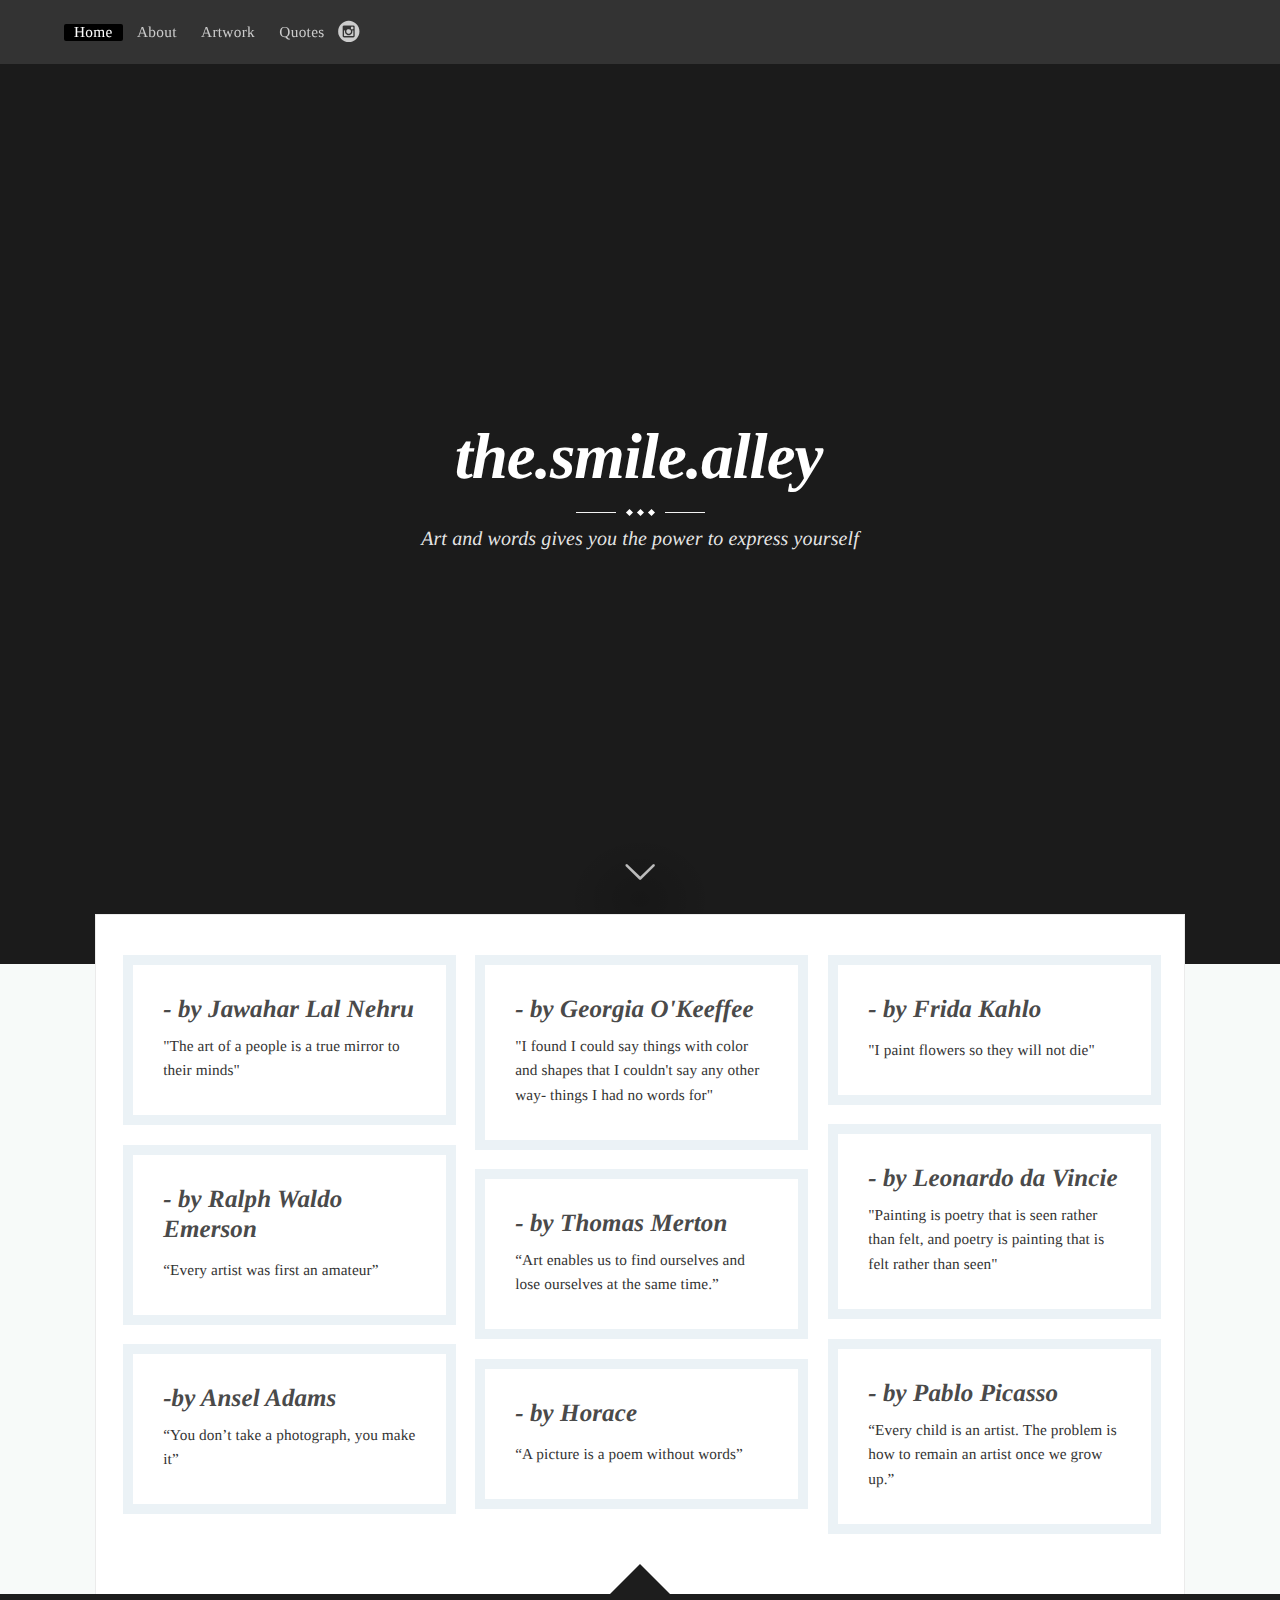
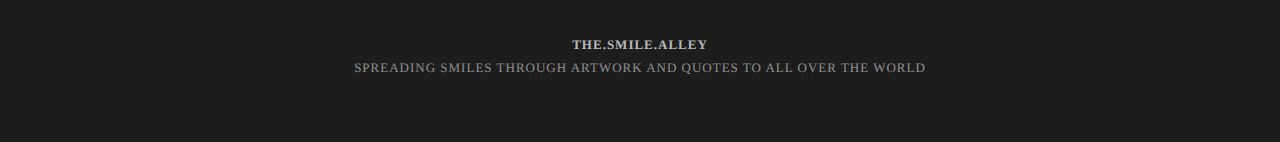
==== stylesheet/index.html @ f868f46c "Add files via upload" ====
<!DOCTYPE html>
<html lang="en">
<head>
<meta charset="utf-8"/>
<meta http-equiv="X-UA-Compatible" content="IE=edge"/>
<title>the.smile.alley</title>
<meta name="description" content="Thoughts, reviews and ideas since 1999."/>
<meta name="viewport" content="width=device-width, initial-scale=1.0"/>
<link rel="shortcut icon" href="#">
<link rel="stylesheet" type="text/css" href="../stylesheet/css/screen.css"/>
<!--<link rel="stylesheet" type="text/css" href="https://fonts.googleapis.com/css?family=Roboto:400,300italic,300,400italic,700,700italic|Playfair+Display:400,700,400italic,700italic"/>-->
</head>
<body class="home-template">
<div class="site-wrapper">
	<nav class="main-nav overlay clearfix">
	<!--<a class="blog-logo" href="index.html"><img src="../stylesheet/images/mee.jpg" alt="Fashion Critiques" width="10px" height="10px"/></a>-->
	<ul id="menu">
		<li class="nav-home nav-current" role="presentation"><a class="active" href="index.html">Home</a></li>
		<li class="nav-article-example" role="presentation"><a href="article.html">About</a></li>
		<li class="nav-about-us" role="presentation"><a href="about.html">Artwork</a></li>
		<li class="nav-author-page" role="presentation"><a href="author.html">Quotes</a></li>
		<span class="socialheader">
		<a href="https://instagram.com/the.smile.alley"><span class='symbol'>circleinstagram</span></a>
		
		</span>
	</ul>
	</nav>
	<header class="main-header " style="background-image: url(../stylesheet/images/ho.jpg)">
	<div class="vertical">
		<div class="main-header-content inner">
			<h1 class="page-title">the.smile.alley</h1>
			<div class="entry-title-divider">
				<span></span><span></span><span></span>
			</div>
			<h2 class="page-description">Art and words gives you the power to express yourself</h2>
		</div>
	</div>
	<a class="scroll-down icon-arrow-left" href="#content" data-offset="-45"><span class="hidden">Scroll Down</span></a>
	</header>
	<main id="content" class="content">
	<div class="wraps">
		<!--<img src="assets/img/shadow.png" class="wrapshadow">--> 
		<div class="grid">
			<div class="grid-item">
				<article class="post">
				<div class="wrapgriditem">
					<header class="post-header">
					<h2 class="post-title"><a href="article.html">- by Jawahar Lal Nehru</a></h2>
					</header>
					<section class="post-excerpt">
					<p>"The art of a people is a true mirror to their minds"</p>
					</section>
					
				</div>
				</article>
			</div>
			<div class="grid-item">
				<article class="post tag-romance">
				
				<div class="wrapgriditem">
					<header class="post-header">
					<h2 class="post-title"><a href="article.html">- by Georgia O'Keeffee</a></h2>
					</header>
					<section class="post-excerpt">
					<p>
						 "I found I could say things with color and shapes that I couldn't say any other way-  things I had no words for"
					</p>
					</section>
				</div>
				</article>
			</div>
			<div class="grid-item">
				<article class="post">
				<div class="wrapgriditem">
					<header class="post-header">
					<h2 class="post-title"><a href="article.html">- by Frida Kahlo</a></h2>
					</header>
					<section class="post-excerpt">
					<p>
						"I paint flowers so they will not die"
					</p>
					</section>
				
				</div>
				</article>
			</div>
			<div class="grid-item">
				<article class="post tag-romance">
				
				<div class="wrapgriditem">
					<header class="post-header">
					<h2 class="post-title"><a href="article.html">-  by Leonardo da Vincie</a></h2>
					</header>
					<section class="post-excerpt">
					<p>
						"Painting is poetry that is seen rather than felt, and poetry is painting that is felt rather than seen"
					</p>
					</section>
					
				</div>
				</article>
			</div>
			<div class="grid-item">
				<article class="post tag-romance featured">
	
				<div class="wrapgriditem">
					<header class="post-header">
					<h2 class="post-title"><a href="article.html">- by Ralph Waldo Emerson</a></h2>
					</header>
					<section class="post-excerpt">
					<p>
						“Every artist was first an amateur”</p>
					</section>
					
				</div>
				</article>
			</div>
			<div class="grid-item">
				<article class="post">
				
				<div class="wrapgriditem">
					<header class="post-header">
					<h2 class="post-title"><a href="article.html">- by Thomas Merton</a></h2>
					</header>
					<section class="post-excerpt">
					<p>
						“Art enables us to find ourselves and lose ourselves at the same time.”
					</p>
					</section>
					
				</div>
				</article>
			</div>
			<div class="grid-item">
				<article class="post tag-romance">
				
				<div class="wrapgriditem">
					<header class="post-header">
					<h2 class="post-title"><a href="article.html">- by Pablo Picasso</a></h2>
					</header>
					<section class="post-excerpt">
					<p>
						“Every child is an artist. The problem is how to remain an artist once we grow up.”
					</p>
					</section>
					
				</div>
				</article>
			</div>
			<div class="grid-item">
				<article class="post featured">
				
				<div class="wrapgriditem">
					<header class="post-header">
					<h2 class="post-title"><a href="article.html">-by Ansel Adams</a></h2>
					</header>
					<section class="post-excerpt">
					<p>
						“You don’t take a photograph, you make it”
					</p>
					</section>
					
				</div>
				</article>
			</div>
			<div class="grid-item">
				<article class="post">
				<div class="wrapgriditem">
					<header class="post-header">
					<h2 class="post-title"><a href="article.html">- by Horace</a></h2>
					</header>
					<section class="post-excerpt">
					<p>
						
						“A picture is a poem without words”
					</p>
					</section>
					
				</div>
				</article>
			</div>
		</div>
		
	</div>
	</main>
	<footer class="site-footer clearfix">
	<a href="#top" id="back-to-top" class="back-top"></a>
	<div class="text-center">
		<a href="index.html">the.smile.alley</a> <br/>
		<p>Spreading smiles through artwork and quotes to all over the world</p>
	</div>
	</footer>
</div>
<script  src="https://code.jquery.com/jquery-1.11.3.min.js"></script>
<script  src="../stylesheet/js/masonry.min.js"></script>
<script  src="../stylesheet/js/jquery.fitvids.js"></script>
<script  src="../stylesheet/js/index.js"></script>

</body>
</html>
---- stylesheet/css/screen.css ----
/* 
Nectaria - FREE HTML TEMPLATE BY WOWTHEMES.NET
Version: 1.0.0
Download Link: https://www.wowthemes.net/marketplace/category/free/
*/
body {
	font-family:Roboto;
	overflow-x:hidden;
}
article,aside,details,figcaption,figure,footer,header,hgroup,main,nav,section,summary {
	display:block;
}
audio,canvas,video {
	display:inline-block;
}
audio:not([controls]) {
	display:none;
	height:0;
}
[hidden],template {
	display:none;
}
html {
	font-family:sans-serif;
	-ms-text-size-adjust:100%;
	-webkit-text-size-adjust:100%;
}
.active{
	background-color: #000;
	border-radius: 2px;
}

body {
	margin:0;
}
a {
	background:transparent;
}
a:focus {
	outline:0;
}
a:active,a:hover {
	outline:0;
}
.active{
	color: rgba(255,255,255);

}
h1 {
	font-size:2em;
	margin:0.67em 0;
}
abbr[title] {
	border-bottom:1px dotted;
}
b,strong {
	font-weight:700;
}
dfn {
	font-style:italic;
}
hr {
	-moz-box-sizing:content-box;
	box-sizing:content-box;
	height:0;
}
mark {
	background:#FF0;
	color:#000;
}
code,kbd,pre,samp {
	font-family:monospace,serif;
	font-size:1em;
}
pre {
	white-space:pre-wrap;
}
q {
	quotes:"\201C" "\201D" "\2018" "\2019";
}
small {
	font-size:80%;
}
sub,sup {
	font-size:75%;
	line-height:0;
	position:relative;
	vertical-align:baseline;
}
sup {
	top:-0.5em;
}
sub {
	bottom:-0.25em;
}
img {
	border:0;
	max-width:100%;
}
svg:not(:root) {
	overflow:hidden;
}
figure {
	margin:0;
}
fieldset {
	border:1px solid #c0c0c0;
	margin:0 2px;
	padding:0.35em 0.625em 0.75em;
}
legend {
	border:0;
	padding:0;
}
button,input,select,textarea {
	font-family:inherit;
	font-size:100%;
	margin:0;
}
button,input {
	line-height:normal;
}
button,select {
	text-transform:none;
}
button,html input[type="button"],input[type="reset"],input[type="submit"] {
	-webkit-appearance:button;
	cursor:pointer;
}
button[disabled],html input[disabled] {
	cursor:default;
}
input[type="checkbox"],input[type="radio"] {
	box-sizing:border-box;
	padding:0;
}
input[type="search"] {
	-webkit-appearance:textfield;
	-moz-box-sizing:content-box;
	-webkit-box-sizing:content-box;
	box-sizing:content-box;
}
input[type="search"]::-webkit-search-cancel-button,input[type="search"]::-webkit-search-decoration {
	-webkit-appearance:none;
}
button::-moz-focus-inner,input::-moz-focus-inner {
	border:0;
	padding:0;
}
textarea {
	overflow:auto;
	vertical-align:top;
}
table {
	border-collapse:collapse;
	border-spacing: 0;
}
/* ========================================================================== 1. Icons - Sets up the icon font and respective classes ========================================================================== */
/* Import the font file with the icons in it */
@font-face {
	font-family:"casper-icons";
	src:url("../fonts/casper-icons.eot?v=1");
	src:url("../fonts/casper-icons.eot?v=1#iefix") format("embedded-opentype"),url("../fonts/casper-icons.woff?v=1") format("woff"),url("../fonts/casper-icons.ttf?v=1") format("truetype"),url("../fonts/casper-icons.svg?v=1#icons") format("svg");
	font-weight:normal;
	font-style: normal;
}
/* Apply these base styles to all icons */
[class^="icon-"]:before,[class*=" icon-"]:before {
	font-family:"casper-icons","Open Sans",sans-serif;
	speak:none;
	font-style:normal;
	font-weight:normal;
	font-variant:normal;
	text-transform:none;
	line-height:1;
	text-decoration:none !important;
	-webkit-font-smoothing:antialiased;
	-moz-osx-font-smoothing: grayscale;
}
/* Each icon is created by inserting the correct character into the content of the:before pseudo element. Like a boss. */
.icon-ghost:before {
	content:"\f600";
}
.icon-feed:before {
	content:"\f601";
}
.icon-twitter:before {
	content:"\f602";
	font-size:1.1em;
}
.icon-google-plus:before {
	content:"\f603";
}
.icon-facebook:before {
	content:"\f604";
}
.icon-arrow-left:before {
	content:"\f605";
}
.icon-stats:before {
	content:"\f606";
}
.icon-location:before {
	content:"\f607";
	margin-left:-3px;
	/* Tracking fix */
}
.icon-link:before {
	content:"\f608";
}
.icon-menu:before {
	content: "\f609";
}
/* IMPORTANT:When making any changes to the icon font,be sure to increment the version number by 1 in the @font-face rule. `?v=1` becomes `?v=2` This forces browsers to download the new font file.*/
/* ========================================================================== 2. General - Setting up some base styles ========================================================================== */
html {
	height:100%;
	max-height:100%;
	font-size:62.5%;
	-webkit-tap-highlight-color:rgba(0,0,0,0);
}
body {
	height:100%;
	max-height:100%;
	letter-spacing:0.01rem;
	font-size:1.7rem;
	line-height:1.75em;
	color:#333;
	-webkit-font-feature-settings:'kern' 1;
	-moz-font-feature-settings:'kern' 1;
	-o-font-feature-settings:'kern' 1;
	text-rendering:geometricPrecision;
	font-weight:300;
}
::-moz-selection {
	background:#D6EDFF;
}
::selection {
	background:#D6EDFF;
}
h1,h2,h3,h4,h5,h6 {
	-webkit-font-feature-settings:'dlig' 1,'liga' 1,'lnum' 1,'kern' 1;
	-moz-font-feature-settings:'dlig' 1,'liga' 1,'lnum' 1,'kern' 1;
	-o-font-feature-settings:'dlig' 1,'liga' 1,'lnum' 1,'kern' 1;
	color:#2E2E2E;
	line-height:1.15em;
	margin:0 0 0.4em 0;
	font-family:"Playfair Display";
	text-rendering:geometricPrecision;
}
h1 {
	font-size:5rem;
	letter-spacing:-2px;
	text-indent:-3px;
}
h2 {
	font-size:3.6rem;
}
h3 {
	font-size:3rem;
}
h4 {
	font-size:2.5rem;
}
h5 {
	font-size:2rem;
}
h6 {
	font-size:2rem;
}
a {
	color:#4A4A4A;
	transition:color 0.3s ease;
}
a:hover {
	color:#111;
}
p,ul,ol,dl {
	-webkit-font-feature-settings:'liga' 1,'onum' 1,'kern' 1;
	-moz-font-feature-settings:'liga' 1,'onum' 1,'kern' 1;
	-o-font-feature-settings:'liga' 1,'onum' 1,'kern' 1;
	margin:0 0 1.75em 0;
	text-rendering:geometricPrecision;
	display: inline-block;
}
ol,ul {
	padding-left:3rem;
}
ol ol,ul ul,ul ol,ol ul {
	margin:0 0 0.4em 0;
	padding-left:2em;
}
dl dt {
	float:left;
	width:180px;
	overflow:hidden;
	clear:left;
	text-align:right;
	text-overflow:ellipsis;
	white-space:nowrap;
	font-weight:700;
	margin-bottom:1em;
}
dl dd {
	margin-left:200px;
	margin-bottom:1em
}
li {
	margin:0.4em 0;
}
li li {
	margin:0;
}
hr {
	display:block;
	height:1px;
	border:0;
	border-top:#EFEFEF 1px solid;
	margin:3.2em 0;
	padding:0;
}
blockquote {
	-moz-box-sizing:border-box;
	box-sizing:border-box;
	margin:1.75em 0 1.75em -2.2em;
	padding:0 0 0 1.75em;
	border-left:#4A4A4A 0.4em solid;
}
blockquote p {
	margin:0.8em 0;
	font-style:italic;
}
blockquote small {
	display:inline-block;
	margin:0.8em 0 0.8em 1.5em;
	font-size:0.9em;
	color:#CCC;
}
blockquote small:before {
	content:"\2014 \00A0";
}
blockquote cite {
	font-weight:700;
}
blockquote cite a {
	font-weight:normal;
}
mark {
	background-color:#fdffb6;
}
code,tt {
	padding:1px 3px;
	font-family:Inconsolata,monospace,sans-serif;
	font-size:0.85em;
	white-space:pre-wrap;
	border:#E3EDF3 1px solid;
	background:#F7FAFB;
	border-radius:2px;
}
pre {
	-moz-box-sizing:border-box;
	box-sizing:border-box;
	margin:0 0 1.75em 0;
	border:#E3EDF3 1px solid;
	width:100%;
	padding:10px;
	font-family:Inconsolata,monospace,sans-serif;
	font-size:0.9em;
	white-space:pre;
	overflow:auto;
	background:#F7FAFB;
	border-radius:3px;
}
pre code,pre tt {
	font-size:inherit;
	white-space:pre-wrap;
	background:transparent;
	border:none;
	padding:0;
}
kbd {
	display:inline-block;
	margin-bottom:0.4em;
	padding:1px 8px;
	border:#CCC 1px solid;
	color:#666;
	text-shadow:#FFF 0 1px 0;
	font-size:0.9em;
	font-weight:700;
	background:#F4F4F4;
	border-radius:4px;
	box-shadow:0 1px 0 rgba(0,0,0,0.2),0 1px 0 0 #fff inset;
}
table {
	-moz-box-sizing:border-box;
	box-sizing:border-box;
	margin:1.75em 0;
	width:100%;
	max-width:100%;
	background-color:transparent;
}
table th,table td {
	padding:8px;
	line-height:20px;
	text-align:left;
	vertical-align:top;
	border-top:#EFEFEF 1px solid;
}
table th {
	color:#000;
}
table caption+thead tr:first-child th,table caption+thead tr:first-child td,table colgroup+thead tr:first-child th,table colgroup+thead tr:first-child td,table thead:first-child tr:first-child th,table thead:first-child tr:first-child td {
	border-top:0;
}
table tbody+tbody {
	border-top:#EFEFEF 2px solid;
}
table table table {
	background-color:#FFF;
}
table tbody>tr:nth-child(odd)>td,table tbody>tr:nth-child(odd)>th {
	background-color:#F6F6F6;
}
table.plain tbody>tr:nth-child(odd)>td,table.plain tbody>tr:nth-child(odd)>th {
	background:transparent;
}
iframe,.fluid-width-video-wrapper {
	display:block;
	margin: 1.75em 0;
}
/* When a video is inside the fitvids wrapper,drop themargin on the iframe,cause it breaks stuff. */
.fluid-width-video-wrapper iframe {
	margin: 0;
}
/* ========================================================================== 3. Utilities - These things get used a lot ========================================================================== */
/* Clears shit */
.clearfix:before,.clearfix:after {
	content:" ";
	display:table;
}
.clearfix:after {
	clear:both;
}
.clearfix {
	zoom: 1;
}
/* Hides shit */
.hidden {
	text-indent:-9999px;
	visibility:hidden;
	display: none;
}
/* Creates a responsive wrapper that makes our content scale nicely */
.inner {
	position:relative;
	width:80%;
	max-width:710px;
	margin: 0 auto;
}
/* Centres vertically yo. (IE8+) */
.vertical {
	display:table-cell;
	vertical-align:middle;
	 background: rgba(0,0,0,0.2);
}
/* Wraps the main content & footer */
.site-wrapper {
	position:relative;
	z-index:10;
	min-height:100%;
	background:#fff;
	-webkit-transition:-webkit-transform 0.5s ease;
	transition:transform 0.5s ease;
	margin-top:64px;
}
.home-template .site-wrapper {
}
body.nav-opened .site-wrapper {
	overflow-x:hidden;
	-webkit-transform:translate3D(-240px,0,0);
	-ms-transform:translate3D(-240px,0,0);
	transform:translate3D(-240px,0,0);
	-webkit-transition:-webkit-transform 0.3s ease;
	transition: transform 0.3s ease;
}
/* ========================================================================== 4. General - The main styles for the the theme ========================================================================== */
.content {
	width:85%;
	margin:0px auto;
	background:#fff;
	padding:40px 0px;
	margin-top:-100px;
	position:relative;
	border-left:1px solid rgba(0,0,0,0.08);
	border-right:1px solid rgba(0,0,0,0.08);
	border-top: 1px solid rgba(0,0,0,0.08);
}
/* Big cover image on the home page */
.main-header {
	position:relative;
	display:table;
	width:100%;
	height:100vh;
	margin-bottom:5rem;
	text-align:center;
	background:#222 no-repeat center center;
	background-image:url(../img/default.jpg);
	background-size:cover;
	overflow:hidden;
}
.main-header .inner {
	width:80%;
	margin-top:-64px;
}
.main-header-content.inner h1,.main-header-content.inner .post-meta,.main-header-content.inner .post-meta a {
	color:#fff;
}
.main-nav {
	position:relative;
	padding:5px 5%;
	margin:0 0 0px 0;
}
.main-nav a {
	text-decoration:none;
	font-size:0.9em;
	letter-spacing:0.3px;
	font-weight:400;
	color:#ccc;
	font-family:Playfair Display;
}
.main-nav .nav-current a {
	color:#fff;
}
.main-nav a:hover {
	color: #fff;
}
/* Navigation */
body.nav-opened .nav-cover {
	position:fixed;
	top:0;
	left:0;
	right:240px;
	bottom:0;
	z-index:200;
}
.nav {
	position:fixed;
	top:0;
	right:0;
	bottom:0;
	z-index:5;
	width:240px;
	opacity:0;
	background:#111;
	margin-bottom:0;
	text-align:left;
	overflow-y:auto;
	-webkit-transition:-webkit-transform 0.5s ease,opacity 0.3s ease 0.7s;
	transition:transform 0.5s ease,opacity 0.3s ease 0.7s;
}
body.nav-closed .nav {
	-webkit-transform:translate3D(97px,0,0);
	-ms-transform:translate3D(97px,0,0);
	transform:translate3D(97px,0,0);
}
body.nav-opened .nav {
	opacity:1;
	-webkit-transition:-webkit-transform 0.3s ease,opacity 0s ease 0s;
	transition:transform 0.3s ease,opacity 0s ease 0s;
	-webkit-transform:translate3D(0,0,0);
	-ms-transform:translate3D(0,0,0);
	transform:translate3D(0,0,0);
}
.nav-title {
	position:absolute;
	top:45px;
	left:30px;
	font-size:16px;
	font-weight:100;
	text-transform:uppercase;
	color:#fff;
}
.nav-close {
	position:absolute;
	top:38px;
	right:25px;
	width:20px;
	height:20px;
	padding:0;
	font-size:10px;
}
.nav-close:focus {
	outline:0;
}
.nav-close:before,.nav-close:after {
	content:'';
	position:absolute;
	top:0;
	width:20px;
	height:1px;
	background:rgb(150,150,150);
	top:15px;
	-webkit-transition:background 0.15s ease;
	transition:background 0.15s ease;
}
.nav-close:before {
	-webkit-transform:rotate(45deg);
	-ms-transform:rotate(45deg);
	transform:rotate(45deg);
}
.nav-close:after {
	-webkit-transform:rotate(-45deg);
	-ms-transform:rotate(-45deg);
	transform:rotate(-45deg);
}
.nav-close:hover:before,.nav-close:hover:after {
	background:rgb(255,255,255);
}
.nav ul {
	padding:90px 9% 5%;
	list-style:none;
	counter-reset:item;
}
.nav li:before {
	display:block;
	float:right;
	padding-right:4%;
	padding-left:5px;
	text-align:right;
	font-size:1.2rem;
	vertical-align:bottom;
	color:#B8B8B8;
	content:counter(item,lower-roman);
	counter-increment:item;
}
.nav li {
	margin:0;
}
.nav li a {
	text-decoration:none;
	line-height:1.4;
	font-size:1.4rem;
	display:block;
	padding:0.6rem 4%;
	overflow:hidden;
	white-space:nowrap;
	text-overflow:ellipsis;
}
.nav li a:after {
	display:inline-block;
	content:" .......................................................";
	color:rgba(255,255,255,0.2);
	margin-left:5px;
}
.nav .nav-current:before {
	color:#fff;
}
.nav .nav-current a:after {
	content:" ";
	border-bottom:rgba(255,255,255,0.5) 1px solid;
	width:100%;
	height:1px;
}
.nav a:link,.nav a:visited {
	color:#B8B8B8;
}
.nav li.nav-current a,.nav a:hover,.nav a:active,.nav a:focus {
	color: #fff;
}
.subscribe-button {
	-webkit-box-sizing:border-box;
	-moz-box-sizing:border-box;
	box-sizing:border-box;
	display:none;
	position:absolute;
	bottom:30px;
	left:30px;
	right:30px;
	height:38px;
	padding:0 20px;
	color:#111 !important;
	/* Overides `.nav a:link,.nav a:visited` colour */
	text-align:center;
	font-size:12px;
	font-family:"Open Sans",sans-serif;
	text-transform:uppercase;
	text-decoration:none;
	line-height:35px;
	border-radius:3px;
	background:#fff;
	transition:all ease 0.3s;
}
.subscribe-button:before {
	font-size:9px;
	margin-right: 6px;
}
/* Create a bouncing scroll-down arrow on homepage with cover image */
.scroll-down {
	display:block;
	position:absolute;
	z-index:100;
	bottom:75px;
	left:50%;
	margin-left:-16px;
	width:34px;
	height:34px;
	font-size:34px;
	text-align:center;
	text-decoration:none;
	color:rgba(255,255,255,0.7);
	-webkit-transform:rotate(-90deg);
	-ms-transform:rotate(-90deg);
	transform:rotate(-90deg);
	-webkit-animation:bounce 4s 2s infinite;
	animation: bounce 4s 2s infinite;
}
/* Stop it bouncing and increase contrast when hovered */
.scroll-down:hover {
	color:#fff;
	-webkit-animation:none;
	animation: none;
}
/* Put a semi-opaque radial gradient behind the icon to make it more visible on photos which happen to have a light background. */
.home-template .main-header:after {
	display:block;
	content:" ";
	width:150px;
	height:130px;
	border-radius:100%;
	position:absolute;
	bottom:0;
	left:50%;
	margin-left:-75px;
	background: radial-gradient(ellipse at center,rgba(0,0,0,0.15) 0%,rgba(0,0,0,0) 70%,rgba(0,0,0,0) 100%);
}
/* Hide when there's no cover image or on page2+*/
.no-cover .scroll-down,.no-cover.main-header:after,.archive-template .scroll-down,.archive-template .main-header:after {
	display: none
}
/* Appears in the top left corner of your home page */
.blog-logo {
	display:block;
	float:left;
	background:none !important;
	width:10%;
	height:10%;
	/* Makes sure there is never a background */
	border:none !important;
	/* Makes sure there is never a border */
}
.blog-logo img {
	-webkit-box-sizing:border-box;
	-moz-box-sizing:border-box;
	box-sizing:border-box;
	display:block;
	height:auto;
	padding:0;
	width:auto;
	opacity:1;
	transition:all 0.4s;
}
.blog-logo img:hover {
	opacity:1.0;
	transition:all 0.4s;
}
.menu-button {
	-webkit-box-sizing:border-box;
	-moz-box-sizing:border-box;
	box-sizing:border-box;
	display:inline-block;
	float:right;
	padding:0;
	opacity:1;
	text-align:center;
	font-size:12px;
	text-transform:uppercase;
	white-space:nowrap;
	transition:all 0.5s ease;
}
.menu-button:before {
	font-size:24px;
	font-weight:300;
	position:relative;
	top:14px;
}
.menu-button:hover {
	background:#fff;
}
.menu-button:focus {
	outline: 0;
}
/* When the navigation is closed */
.nav-closed .menu-button {
	color:#333;
	border-color:rgba(255,255,255,0.6);
}
.nav-closed .menu-button:hover {
	color: #222;
}
/* When the navigation is closed and there is no cover image */
.nav-closed .no-cover .menu-button {
	border-color:#BFC8CD;
	color:#9EABB3;
}
.nav-closed .no-cover .menu-button:hover {
	border-color:#555;
	color: #555;
}
/* When the navigation is opened */
.nav-opened .menu-button {
	padding:0 12px;
	background:#111;
	border-color:#111;
	color:#fff;
	-webkit-transform:translate3D(94px,0,0);
	-ms-transform:translate3D(94px,0,0);
	transform:translate3D(94px,0,0);
	transition:all 0.3s ease;
}
.nav-opened .menu-button .word {
	opacity:0;
	transition: all 0.3s ease;
}
/* Special styles when overlaid on an image*/
.main-nav.overlay {
	position:fixed;
	top:0;
	left:0;
	right:0;
	height:54px;
	border:none;
	background:linear-gradient(to bottom,rgba(0,0,0,0.2) 0%,rgba(0,0,0,0) 100%);
	background:rgba(0,0,0,0.8);
	z-index:9;
}
.no-cover .main-nav.overlay {
	background: none;
}
/* The details of your blog. Defined in ghost/settings/ */
.page-title {
	margin:10px 0 0px 0;
	font-size:6.5rem;
	letter-spacing:-1px;
	font-weight:700;
	font-family:"Playfair Display";
	color:#fff;
	font-style:italic;
}
.page-description {
	margin:0;
	font-size:2rem;
	line-height:1.5em;
	font-weight:300;
	font-style:italic;
	letter-spacing:0.01rem;
	color:rgba(255,255,255,0.9);
}
.no-cover.main-header {
	min-height:160px;
	max-height:40vh;
	background:#f5f8fa;
}
.no-cover .page-title {
	color:rgba(0,0,0,0.8);
}
.no-cover .page-description {
	color: rgba(0,0,0,0.5);
}
/* Add subtle load-in animation for content on the home page */
.home-template .page-title {
	-webkit-animation:fade-in 0.6s;
	animation:fade-in 0.6s;
	-webkit-animation-delay:0.2s;
	animation-delay:0.2s;
}
.home-template .page-description {
	-webkit-animation:fade-in-down 0.9s;
	animation:fade-in-down 0.9s;
	-webkit-animation-delay:0.1s;
	animation-delay: 0.1s;
}
/* Every post,on every page,gets this style on its <article>tag */
.post {
	position:relative;
	border-bottom:#EBF2F6 1px solid;
		padding-bottom:30px;
	word-wrap:break-word;

}
.grid{
	background-color: #fff;
	
}

.wraps{
	background-color: #fff;
	
}
.content{
	background-color: #fff;
	
}
.post-content img{
	float: left;
	left: 30%;
}
.grid-item .post {
	position:relative;
	border:#EBF2F6 10px solid;
	word-wrap:break-word;
		margin-bottom:20px;
	 padding-bottom:0;
	 max-width:100%;
	 transition:all 0.4s;
	 background:#fff;
	overflow:hidden;
}
.grid-item .post img {
	margin-bottom:-10px;
}
.wrapgriditem {
	padding:30px;
	position:relative;
	background-color:#fff;
}
.grid-item .post.featured .wrapgriditem {
	background:#fff;
	box-shadow: none;
}
/* Add a little circle in the middle of the border-bottom on our .post just for the lolz and stylepoints. */
.post:after {
	display:block;
	content:"";
	width:0px;
	height:0px;
	border:#E7EEF2 1px solid;
	position:absolute;
	bottom:-5px;
	left:50%;
	margin-left:-5px;
	background:#FFF;
	border-radius:100%;
	box-shadow:#FFF 0 0 0 5px;
}
body:not(.post-template) .post-title {
	font-size:2.5rem;
	font-style:italic;
	line-height:1.2;
}
.post-title a {
	text-decoration:none;
}
.post-excerpt p {
	margin:0;
	font-size:0.9em;
	line-height:1.6em;
}
.read-more {
	text-decoration:none;
}
.post-meta {
	display:block;
	margin:1.75rem 0 0 0;
	font-size:1.6rem;
	font-style:italic;
	line-height:2.2rem;
	color:#9EABB3;
	font-family:Playfair Display;
}
.author-thumb {
	width:24px;
	height:24px;
	float:left;
	margin-right:9px;
	border-radius:100%;
}
.post-meta a {
	color:#9EABB3;
	text-decoration:none;
}
.post-meta a:hover {
	text-decoration:underline;
}
.user-meta {
	position:relative;
	padding:0.3rem 40px 0 100px;
	min-height:77px;
}
.post-date {
	display:inline-block;
	margin-left:8px;
	padding-left:12px;
	border-left:#d5dbde 1px solid;
	white-space:nowrap;
}
.grid-item .post-meta,.grid-item .post-date {
	font-size:1.4rem;
}
.user-image {
	position:absolute;
	top:0;
	left:0;
}
.user-name {
	display:block;
	font-weight:700;
}
.user-bio {
	display:block;
	max-width:440px;
	font-size:1.4rem;
	line-height:1.5em;
}
.publish-meta {
	position:absolute;
	top:0;
	right:0;
	padding:4.3rem 0 4rem 0;
	text-align:right;
}
.publish-heading {
	display:block;
	font-weight:700;
}
.publish-date {
	display:block;
	font-size:1.4rem;
	line-height: 1.5em;
}
/* ========================================================================== 5. Single Post - When you click on an individual post ========================================================================== */
.post-template .post-header {
	margin-bottom:3.4rem;
}
.post-template .post-title {
	margin-bottom:0;
	letter-spacing:-1px;
	font-style:italic;
}
.post-template .post-meta {
	margin:0;
}
.post-template .post-date {
	padding:0;
	margin:0;
	border: none;
}
/* Stop elements,such as img wider than the post content,from creating horizontal scroll - slight hack due to imperfections with browser width % calculations and rounding */
.post-template .content {
	width:80%;
	max-width:900px;
	margin:0px auto;
	margin-top:-100px;
	background:#fff;
	position:relative;
	padding:40px 50px;
	font-weight:300;
	font-family:Roboto;
	overflow:hidden;
}
.site-wrapper {
	background-color:#f7faf9;
}
.sidebar {
	width:25%;
	float:right;
	margin-right:3%;
}
.widget {
	padding:30px;
	background:#f7faf9;
	margin-bottom:30px;
	overflow:hidden;
	font-size:1.5rem;
	font-weight:300;
}
.widget .widget-title {
	text-align:center;
	position:relative;
	text-transform:capitalize;
	margin-bottom:27px;
	margin-top:0;
	clear:both;
}
.widget .widget-title:before {
	background:#ebf1ef;
	content:"";
	position:absolute;
	width:100%;
	height:10px;
	left:0;
	top:50%;
	margin-top:-4px;
}
.widget .widget-title>span {
	position:relative;
	z-index:3;
	display:inline-block;
	padding:0 15px;
	background-color:#f7faf9;
}
h2.widget-title {
	font-size:2rem;
	font-style: italic;
}
/* Tweak the .post wrapper style */
.post-template .post {
	margin-top:0;
	border-bottom:none;
	padding-bottom: 0;
}
/* Kill that stylish little circle that was on the border,too */
.post-template .post:after {
	display: none;
}
/* Keep images centered,and allow images wider than the main text column to break out. */
.post-content img {
	display:inline-block;
	max-width:100%;
	/*float: center;*/
	/*height:auto;
	padding:0.6em 0;*/
	/* Centers an image by (1) pushing its left edge to the center of its container and (2) shifting the entire image in the opposite direction by half its own width. Works for images that are larger than their containers. */
	position:relative;
	left:15%;
	margin: 2%;
	-webkit-transform:translateX(-50%);
	/* for Safari and iOS */
	-ms-transform:translateX(-50%);
	/* for IE9 */
	transform:translateX(-50%);
}
.footnotes {
	font-style:italic;
	font-size:1.3rem;
	line-height:1.6em;
}
.footnotes li {
	margin:0.6rem 0;
}
.footnotes p {
	margin:0;
}
.footnotes p a:last-child {
	text-decoration: none;
}
/* The author credit area after the post */
.post-footer {
	position:relative;
	margin:6rem 0 0 0;
	padding:6rem 0 0 0;
	border-top:#EBF2F6 1px solid;
}
.post-footer h4 {
	font-size:1.8rem;
	margin:0;
}
.post-footer p {
	margin:1rem 0;
	line-height: 1.75em;
}
/* list of author links - location / url */
.author-meta {
	padding:0;
	margin:0;
	list-style:none;
	font-size:1.4rem;
	line-height:1;
	font-style:italic;
	color:#9EABB3;
}
.author-meta a {
	color:#9EABB3;
}
.author-meta a:hover {
	color: #111;
}
/* Create some space to the right for the share links */
.post-footer .author {
	margin-right:180px;
}
.post-footer h4 a {
	color:#2e2e2e;
	text-decoration:none;
}
.post-footer h4 a:hover {
	text-decoration: underline;
}
/* Drop the share links in the space to the right. Doing it like this means it's easier for the author bio to be flexible at smaller screen sizes while the share links remain at a fixed width the whole time */
.post-footer .share {
	position:absolute;
	top:6rem;
	right:0;
	width:140px;
}
.post-footer .share a {
	font-size:1.8rem;
	display:inline-block;
	margin:1rem 1.6rem 1.6rem 0;
	color:#BBC7CC;
	text-decoration:none;
}
.post-footer .share .icon-twitter:hover {
	color:#55acee;
}
.post-footer .share .icon-facebook:hover {
	color:#3b5998;
}
.post-footer .share .icon-google-plus:hover {
	color: #dd4b39;
}
/* ========================================================================== 6. Author profile ========================================================================== */
.post-head.main-header {
	height:65vh;
	min-height:180px;
}

.no-cover.post-head.main-header {
	height:85px;
	min-height:0;
	margin-bottom:0;
	background:transparent;
}
.tag-head.main-header {
	height:65vh;
	min-height:180px;
}
.author-head.main-header {
	height:40vh;
	min-height:180px;
}
.no-cover.author-head.main-header {
	height:10vh;
	min-height:100px;
	background:transparent;
}
.author-profile {
	padding:0 15px 5rem 15px;
	text-align:center;
	margin-bottom: 5rem;
}
/* Add a little circle in the middle of the border-bottom */
.author-image {
	-webkit-box-sizing:border-box;
	-moz-box-sizing:border-box;
	box-sizing:border-box;
	display:block;
	position:absolute;
	top:-40px;
	left:50%;
	margin-left:-40px;
	width:80px;
	height:80px;
	border-radius:100%;
	overflow:hidden;
	padding:6px;
	background:#fff;
	z-index:2;
	box-shadow:#E7EEF2 0 0 0 1px;
}
.author-image .img {
	position:relative;
	display:block;
	width:100%;
	height:100%;
	background-size:cover;
	background-position:center center;
	border-radius:100%;
}
.author-profile .author-image {
	position:relative;
	left:auto;
	top:auto;
	width:120px;
	height:120px;
	padding:3px;
	margin:-100px auto 0 auto;
	box-shadow:none;
}
.author-title {
	margin:1.5rem 0 1rem;
}
.author-bio {
	font-size:2.1rem;
	line-height:1.5em;
	font-weight:200;
	color:#50585D;
	font-style:italic;
	letter-spacing:0;
	text-indent:0;
}
.author-meta {
	margin: 1.6rem 0;
}
/* Location,website,and link */
.author-profile .author-meta {
	margin:2rem 0;
	font-family:Playfair Display;
	letter-spacing:0.01rem;
	font-size:1.7rem;
}
.author-meta span {
	display:inline-block;
	margin:0 2rem 1rem 0;
	word-wrap:break-word;
}
.author-meta a {
	text-decoration: none;
}
/* Turn off meta for page2+to make room for extra pagination prev/next links */
.archive-template .author-profile .author-meta {
	display: none;
}
/* ========================================================================== 7. Read More - Next/Prev Post Links ========================================================================== */
.read-next {
	display:-webkit-box;
	display:-webkit-flex;
	display:-ms-flexbox;
	display:flex;
	-webkit-box-align:stretch;
	-webkit-align-items:stretch;
	-ms-flex-align:stretch;
	align-items:stretch;
	margin-top:0rem;
}
.read-next-story {
	display:-webkit-box;
	display:-webkit-flex;
	display:-ms-flexbox;
	display:flex;
	-webkit-box-flex:1;
	-webkit-flex-grow:1;
	-ms-flex-positive:1;
	flex-grow:1;
	min-width:50%;
	text-decoration:none;
	position:relative;
	text-align:center;
	color:#fff;
	background:#222 no-repeat center center;
	background-size:cover;
	overflow:hidden;
}
.read-next-story:hover:before {
	background:rgba(0,0,0,0.8);
	transition:all 0.2s ease;
}
.read-next-story:hover .post:before {
	color:#222;
	background:#fff;
	transition:all 0.2s ease;
}
.read-next-story:before {
	content:"";
	display:block;
	position:absolute;
	top:0;
	right:0;
	bottom:0;
	left:0;
	background:rgba(0,0,0,0.7);
	transition:all 0.5s ease;
}
.read-next-story .post {
	padding-top:6rem;
	padding-bottom:6rem;
	max-width:80%;
	margin:0px auto;
}
.read-next-story .post:before {
	content:"Read This Next";
	padding:4px 10px 5px;
	text-transform:uppercase;
	font-size:1.1rem;
	font-family:"Open Sans",sans-serif;
	color:rgba(255,255,255,0.8);
	border:rgba(255,255,255,0.5) 1px solid;
	border-radius:4px;
	transition:all 0.5s ease;
}
.read-next-story.prev .post:before {
	content:"You Might Enjoy";
}
.read-next-story h2 {
	margin-top:1rem;
	color:#fff;
}
.read-next-story p {
	margin:0;
	color: rgba(255,255,255,0.8);
}
/* Special styles for posts with no cover images */
.read-next-story.no-cover {
	background:#f5f8fa;
}
.read-next-story.no-cover:before {
	display:none;
}
.read-next-story.no-cover .post:before {
	color:rgba(0,0,0,0.5);
	border-color:rgba(0,0,0,0.2);
}
.read-next-story.no-cover h2 {
	color:rgba(0,0,0,0.8);
}
.read-next-story.no-cover p {
	color: rgba(0,0,0,0.5);
}
/* if there are two posts without covers,put a border between them */
.read-next-story.no-cover+.read-next-story.no-cover {
	border-left:rgba(0,0,100,0.04) 1px solid;
	-webkit-box-sizing:border-box;
	-moz-box-sizing:border-box;
	box-sizing: border-box;
}
/* Correctly position site-footer when next to the .read-next container */
.read-next+.site-footer {
	position:relative;
	bottom:0;
	left:0;
	right:0;
	margin: 0;
}
/* ========================================================================== 8. Third Party Elements - Embeds from other services ========================================================================== */
/* Github */
.gist table {
	margin:0;
	font-size:1.4rem;
}
.gist td {
	line-height:1.4;
}
.gist .line-number {
	min-width: 25px;
}
/* Pastebin */
.content .embedPastebin {
	margin-bottom: 1.75em;
}
/* ========================================================================== 9. Pagination - Tools to let you flick between pages ========================================================================== */
/* The main wrapper for our pagination links */
.pagination {
	position:relative;
	width:80%;
	max-width:740px;
	padding:10px;
	margin:4rem auto;
	margin-bottom:7rem;
	font-family:Playfair Display;
	font-size:1.7rem;
	color:#111;
	text-align:center;
	font-style:italic;
	border-top:#EBF2F6 double medium;
	border-bottom:#EBF2F6 double medium;
}
.pagination a {
	color:#9EABB3;
	transition: all 0.2s ease;
}
/* Push the previous/next links out to the left/right */
.older-posts,.newer-posts {
	position:absolute;
	display:inline-block;
	padding:3px 15px;
	border:#bfc8cd 0px solid;
	text-decoration:none;
	border-radius:0;
	transition:border 0.3s ease;
	font-size:1.4rem;
}
.older-posts {
	right:0;
}
.page-number {
	display:inline-block;
	padding:2px 0;
	min-width:100px;
}
.newer-posts {
	left:0;
}
.older-posts:hover,.newer-posts:hover {
	color:#889093;
	border-color:#98a0a4;
}
.extra-pagination {
	display:none;
}
.extra-pagination .pagination {
	width: auto;
}
/* On page2+make all the headers smaller */
.archive-template .main-header {
	max-height: 65vh;
}
/* On page2+show extra pagination controls at the top of post list */
.archive-template .extra-pagination {
	display: block;
}
/* ========================================================================== 10. Footer - The bottom of every page ========================================================================== */
.site-footer {
	position:relative;
	margin:0rem 0 0 0;
	padding:4rem 15px;
	font-size:1.3rem;
	text-transform:uppercase;
	line-height:1.75em;
	color:rgba(255,255,255,0.5);
	background:#1d1d1d;
	letter-spacing:1px;
	font-family:Playfair Display;
}
.site-footer a {
	text-decoration:none;
	font-weight:bold;
	color:rgba(255,255,255,0.7);
}
.site-footer a:hover {
	color:#fff;
}
.poweredby {
	display:block;
	width:45%;
	float:right;
	text-align:right;
}
.copyright {
	display:block;
	width:45%;
	float: left;
}
/* ========================================================================== 11. Media Queries - Smaller than 900px ========================================================================== */
@media only screen and (max-width:900px) {
	blockquote {
		margin-left:0;
	}
	.main-header {
		-webkit-box-sizing:border-box;
		-moz-box-sizing:border-box;
		box-sizing:border-box;
		height:auto;
		min-height:100%;
		height:100vh;
		padding:0;
	}
	.active{
		border-radius: 2px;
	}
  .main-header .inner {
    margin-top: 0;
}
	.scroll-down,.home-template .main-header:after {
		display:none;
	}
	.archive-template .main-header {
		min-height:180px;
		padding:10% 0;
	}
	.blog-logo img {
		padding:0 0 0 10px;
		margin-top:-54px;
	}
	.page-title {
		font-size:4rem;
		letter-spacing:-1px;
	}
	.page-description {
		font-size:1.8rem;
		line-height:1.5em;
	}
	.post {
		font-size:0.95em
	}
	body:not(.post-template) .post-title {
		font-size:3.2rem;
	}
	hr {
		margin:2.4em 0;
	}
	ol,ul {
		padding-left:2em;
	}
	h1 {
		font-size:4.5rem;
		text-indent:-2px;
	}
	h2 {
		font-size:3.6rem;
	}
	h3 {
		font-size:3.1rem;
	}
	h4 {
		font-size:2.5rem;
	}
	h5 {
		font-size:2.2rem;
	}
	h6 {
		font-size:1.8rem;
	}
	.author-profile {
		padding-bottom:4rem;
	}
	.author-profile .author-bio {
		font-size:1.6rem;
	}
	.author-meta span {
		display:block;
		margin:1.5rem 0;
	}
	.author-profile .author-meta span {
		font-size:1.6rem;
	}

	.tag-head.main-header,.author-head.main-header, .post-head.main-header, .no-cover.post-head.main-header {
		height:auto;
    min-height: 40vh;
	}
  .post-template .content {
    width: 80%;
    max-width: 80%;
    padding: 40px 20px;
  }
	.no-cover.author-head.main-header {
		padding:0;
	}
	.read-next {
		-webkit-box-orient:vertical;
		-webkit-box-direction:normal;
		-webkit-flex-direction:column;
		-ms-flex-direction:column;
		flex-direction:column;
		margin-top:4rem;
	}
	/*.row{
		margin:2px;
		display:inline;
		float: center;
	}*/
	
	.read-next p {
		display:none;
	}
	.read-next-story.no-cover+.read-next-story.no-cover {
		border-top:rgba(0,0,100,0.06) 1px solid;
		border-left: none;
	}
}
/* ========================================================================== 12. Media Queries - Smaller than 500px ========================================================================== */
@media only screen and (max-width:500px) {
	.main-header {
		height:60vh;
		margin-bottom:0;
		/*background-image: 100%;*/
	}

	.no-cover.main-header {
		height:60vh;
	}
	.archive-template .main-header {
		max-height:20vh;
		min-height:160px;
		padding:0% 0;
	}
	.main-nav {
		padding:5px;
		margin-bottom:0rem;
	}
	.blog-logo {
		padding:0px;
	}
	.blog-logo img {
	}
	.menu-button {
		padding:0 5px;
		border-radius:0;
		border-width:0;
		color:#2e2e2e;
		background:transparent;
	}
	.menu-button:hover {
		color:#2e2e2e;
		border-color:transparent;
		background:none;
	}
	body.nav-opened .menu-button {
		background:none;
		border:transparent;
	}
	.main-nav.overlay a:hover {
		color:#fff;
		border-color:transparent;
		background:transparent;
	}
	.no-cover .main-nav.overlay {
		background:none;
	}
	.no-cover .main-nav.overlay .menu-button {
		border:none;
	}
	.main-nav.overlay .menu-button {
		border-color:transparent;
	}
	.nav-title {
		top:25px;
	}
	.nav-close {
		position:absolute;
		top:18px;
	}
	.nav ul {
		padding:60px 9% 5%;
	}
	.inner,.pagination {
		width:auto;
		margin:2rem auto;
	}
	.post {
		width:auto;
		margin-top:2rem;
		margin-bottom:2rem;
		margin-left:16px;
		margin-right:16px;
		padding-bottom:2rem;
		line-height:1.65em;
	}
	.post-content img{
		display: inline-block;
    max-width: 100%;
    /*float: center;*/
    position: relative;
    left: 15%;
	}
	.post-date {
		display:none;
	}
	.post-template .post-header {
		margin-bottom:2rem;
	}
	.post-template .post-date {
		display:block;
	}
	hr {
		margin:1.75em 0;
	}
	p,ul,ol,dl {
		font-size:0.95em;
		margin:0 0 2.5rem 0;
	}
	.page-title {
		font-size:3rem;
	}
	.post-excerpt p {
		font-size:0.85em;
	}
	.page-description {
		font-size:1.6rem;
	}
	h1,h2,h3,h4,h5,h6 {
		margin:0 0 0.3em 0;
	}
	h1 {
		font-size:2.8rem;
		letter-spacing:-1px;
	}
	h2 {
		font-size:2.4rem;
		letter-spacing:0;
	}
	h3 {
		font-size:2.1rem;
	}
	h4 {
		font-size:1.9rem;
	}
	h5 {
		font-size:1.8rem;
	}
	h6 {
		font-size:1.8rem;
	}
	body:not(.post-template) .post-title {
		font-size:2.5rem;
	}
	.post-template .site-footer {
		margin-top: 0;
	}
	.post-content img {
		padding:0;
		position: relative;
		width:calc(100%+32px);
		/* expand with to image+margins */
		min-width:0;
		max-width:112%;
		display: inline-block;
		float: right;
		margin:2%;
		/* fallback when calc doesn't work */
	}
	.row{
		display: inline-block;
		
	}
	.post-meta {
		font-size:1.3rem;
		margin-top:1rem;
	}
	.post-footer {
		padding:5rem 0 3rem 0;
		text-align:center;
	}
	.post-footer .author {
		margin:0 0 2rem 0;
		padding:0 0 1.6rem 0;
		border-bottom:#EBF2F6 1px dashed;
	}
	.post-footer .share {
		position:static;
		width:auto;
	}
	.post-footer .share a {
		margin:1.4rem 0.8rem 0 0.8rem;
	}
	.author-meta li {
		float:none;
		margin:0;
		line-height:1.75em;
	}
	.author-meta li:before {
		display:none;
	}
	.older-posts,.newer-posts {
		position:static;
		margin:10px 0;
	}
	.page-number {
		display:block;
	}
	.site-footer {
		margin-top:3rem;
	}
	.author-profile {
		padding-bottom:2rem;
	}
	.tag-head.main-header,.post-head.main-header,.author-head.main-header {
		min-height:30vh;
	}
	.main-header .inner {
		margin-top:0;
	}
	.author-profile .author-image {
		margin-top:-70px;
	}
	.author-profile .author-meta span {
		font-size:1.4rem;
	}
	.archive-template .main-header .page-description {
		display:none;
	}
	.read-next {
		margin-top:2rem;
		margin-bottom:-37px;
	}
	.read-next .post {
		width: 100%;
	}
}
/* ========================================================================== 13. Animations ========================================================================== */
/* Used to fade in title/desc on the home page */
@-webkit-keyframes fade-in-down {
	0% {
		opacity:0;
		-webkit-transform:translateY(-10px);
		transform:translateY(-10px);
	}
	100% {
		opacity:1;
		-webkit-transform:translateY(0);
		transform:translateY(0);
	}
}
@keyframes fade-in-down {
	0% {
		opacity:0;
		-webkit-transform:translateY(-10px);
		transform:translateY(-10px);
	}
	100% {
		opacity:1;
		-webkit-transform:translateY(0);
		transform: translateY(0);
	}
}
/* Used to bounce .scroll-down on home page */
@-webkit-keyframes bounce {
	0%,10%,25%,40%,50% {
		-webkit-transform:translateY(0) rotate(-90deg);
		transform:translateY(0) rotate(-90deg);
	}
	20% {
		-webkit-transform:translateY(-10px) rotate(-90deg);
		transform:translateY(-10px) rotate(-90deg);
	}
	30% {
		-webkit-transform:translateY(-5px) rotate(-90deg);
		transform:translateY(-5px) rotate(-90deg);
	}
}
@keyframes bounce {
	0%,20%,50%,80%,100% {
		-webkit-transform:translateY(0) rotate(-90deg);
		transform:translateY(0) rotate(-90deg);
	}
	40% {
		-webkit-transform:translateY(-10px) rotate(-90deg);
		transform:translateY(-10px) rotate(-90deg);
	}
	60% {
		-webkit-transform:translateY(-5px) rotate(-90deg);
		transform: translateY(-5px) rotate(-90deg);
	}
}
/* ========================================================================== End of file. Animations should be the last thing here. Do not add stuff below this point,or it will probably fuck everything up. ========================================================================== */
.btn-more {
	padding:3px;
	border:1px solid rgba(255,255,255,0.6);
	display:table;
	margin:0 auto;
	margin-top:20px;
}
.btn-more span {
	border:1px solid rgba(255,255,255,0.6);
	padding:10px 30px;
	color:#FFF;
	display:block;
	font-size:16px;
	letter-spacing:2px;
	text-transform:uppercase;
}
a.btn-more {
	text-decoration:none;
}
.grid {
	margin-left:2.5%;
	margin-right:2%;
}
.grid-item {
	width:32.00%;
}
.entry-title-divider {
	position:relative;
	display:inline-block;
	vertical-align:top;
	margin:0 auto;
	margin-top:15px;
	margin-bottom:7px;
	height:5px;
}
.entry-title-divider:before,.entry-title-divider:after {
	content:'';
	position:absolute;
	top:2px;
	width:40px;
	height:1px;
	background-color:#f4f4f4;
}
.entry-title-divider:before {
	left:-48px;
}
.entry-title-divider:after {
	right:-48px;
}
.entry-title-divider span {
	display:inline-block;
	vertical-align:top;
	width:5px;
	height:5px;
	margin:0 3px;
	-webkit-transform:rotate(45deg);
	transform:rotate(45deg);
}
.entry-title-divider span {
	background-color:#fff;
}
.text-center {
	text-align:center;
}
.grid-item {
}
.grid-item img {
	transition:transform 0.1s linear;
}
.grid-item img:hover {
	transform:scale(1.2);
	animation:10s ease 0s normal none infinite scale;
}
.back-top {
	position:absolute;
	z-index:5;
	top:0px;
	left:50%;
	margin-left:-12.5px;
	display:block;
	width:25px;
	height:25px;
	background:url(../img/top.png) no-repeat center center;
}
footer.site-footer:after {
	bottom:100%;
	left:50%;
	border:solid transparent;
	content:" ";
	height:0;
	width:0;
	position:absolute;
	pointer-events:none;
	border-color:rgba(17,17,17,0);
	border-bottom-color:#1D1D1D;
	border-width:30px;
	margin-left:-30px;
}
.imgshadow {
	position:absolute;
	top:0;
	left:0;
	margin-left:0;
	z-index:5;
	zoom:1;
	width:100%;
}
.wrapshadow {
	position:absolute;
	top:0;
	left:-34px;
	max-width:200%;
	zoom:1;
	width:1214px;
}
body.nav-opened {
	padding-top:0;
}
.main-nav ul {
	list-style:none;
	margin:5px 0;
	text-align:center;
	padding-left:0;
}
.main-nav ul li {
	display:inline-block;
}
.main-nav ul li a {
	padding:0 10px;
}
@font-face {
	font-family:'Mono Social Icons Font';
	src:url('../fonts/MonoSocialIconsFont-1.10.eot');
	src:url('../fonts/MonoSocialIconsFont-1.10.eot?#iefix') format('embedded-opentype'),url('../fonts/MonoSocialIconsFont-1.10.woff') format('woff'),url('../fonts/MonoSocialIconsFont-1.10.ttf') format('truetype'),url('../fonts/MonoSocialIconsFont-1.10.svg#MonoSocialIconsFont') format('svg');
	src:url('../fonts/MonoSocialIconsFont-1.10.ttf') format('truetype');
	font-weight:normal;
	font-style:normal;
}
.symbol,a.symbol:before {
	font-family:'Mono Social Icons Font';
	-webkit-text-rendering:optimizeLegibility;
	-moz-text-rendering:optimizeLegibility;
	-ms-text-rendering:optimizeLegibility;
	-o-text-rendering:optimizeLegibility;
	text-rendering:optimizeLegibility;
	-webkit-font-smoothing:antialiased;
	-moz-font-smoothing:antialiased;
	-ms-font-smoothing:antialiased;
	-o-font-smoothing:antialiased;
	font-smoothing:antialiased;
}
a.symbol:before {
	content:attr(title);
	margin-right:0.3em;
	font-size:130%;
}
a.symbol {
	background:#9f9f9f;
	padding:7px 5px 3px 5px;
	color:white;
	text-decoration:none;
}
span.socialheader {
	float:right;
}
.socialheader span {
	font-size:1.7em;
	display:inline-block;
	line-height:43px;
	margin:0 3px;
}
div#preloader {
	position:fixed;
	left:0;
	top:0;
	z-index:999;
	width:100%;
	height:100%;
	overflow:visible;
	background:#333;
}
@media only screen and (max-width:1220px) {
	.grid-item {
		width:48%;
	}
	.wrapshadow {
		display:none;
	}
}
@media only screen and (max-width:930px) {
}
@media only screen and (max-width:650px) {
	.grid-item {
		width:100%;
	}

}
@media only screen and (max-width:500px) {
	.content,.post-template .content,.content,.post-template .content {
		margin-top:-30px;
	}
	.post-template .content {
		padding:20px 0;
	}
	.post-content img{
		padding: 0;
		position: relative;
		display: block;
		margin:2%;
		left: 47%;
		float: left;
	}
}
.slicknav_menu {
	display: none;
}
@media screen and (max-width:900px) {
	/* #menu is the original menu */
	#menu {
			display:none;
	}
	.site-wrapper {
		margin-top:0;
	}
	.slicknav_menu {
			display:block;
	}
	.main-nav.overlay {
		position:relative;
		height:3px;
	}
	span.socialheader {
		float:none;
		margin-bottom:50px;
		display: block;
	}
}
/*! * SlickNav Responsive Mobile Menu v1.0.5.5 * (c) 2015 Josh Cope * licensed under MIT */
.slicknav_btn {
	position:relative;
	display:block;
	vertical-align:middle;
	float:right;
	padding:0.438em 0.625em 0.438em 0.625em;
	line-height:1.125em;
	cursor:pointer;
}
.slicknav_btn .slicknav_icon-bar+.slicknav_icon-bar {
	margin-top:0.188em;
}
.slicknav_menu {
	*zoom:1;
}
.slicknav_menu .slicknav_menutxt {
	display:block;
	line-height:1.188em;
	float:left;
}
.slicknav_menu .slicknav_icon {
	float:left;
	width:1.125em;
	height:0.875em;
	margin:0.188em 0 0 0.438em;
}
.slicknav_menu .slicknav_icon:before {
	background:transparent;
	width:1.125em;
	height:0.875em;
	display:block;
	content:"";
	position:absolute;
}
.slicknav_menu .slicknav_no-text {
	margin:0;
}
.slicknav_menu .slicknav_icon-bar {
	display:block;
	width:1.125em;
	height:0.125em;
	-webkit-border-radius:1px;
	-moz-border-radius:1px;
	border-radius:1px;
	-webkit-box-shadow:0 1px 0 rgba(0,0,0,0.25);
	-moz-box-shadow:0 1px 0 rgba(0,0,0,0.25);
	box-shadow:0 1px 0 rgba(0,0,0,0.25);
}
.slicknav_menu:before {
	content:" ";
	display:table;
}
.slicknav_menu:after {
	content:" ";
	display:table;
	clear:both;
}
.slicknav_nav {
	clear:both;
}
.slicknav_nav ul {
	display:block;
}
.slicknav_nav li {
	display:block;
}
.slicknav_nav .slicknav_arrow {
	font-size:0.8em;
	margin:0 0 0 0.4em;
}
.slicknav_nav .slicknav_item {
	cursor:pointer;
}
.slicknav_nav .slicknav_item a {
	display:inline;
}
.slicknav_nav .slicknav_row {
	display:block;
}
.slicknav_nav a {
	display:inline-block;
}
.slicknav_nav .slicknav_parent-link a {
	display:inline;
}
.slicknav_brand {
	float:left;
}
.slicknav_menu {
	font-size:16px;
	box-sizing:border-box;
	background:#313232;
	padding:5px;
	right:0;
	z-index:99;
}
.slicknav_menu * {
	box-sizing:border-box;
}
.slicknav_menu .slicknav_menutxt {
	color:#fff;
	font-weight:bold;
	text-shadow:0 1px 3px #000;
}
.slicknav_menu .slicknav_icon-bar {
	background-color:#fff;
}
.slicknav_btn {
	margin:5px 5px 6px;
	text-decoration:none;
	text-shadow:0 1px 1px rgba(255,255,255,0.75);
	-webkit-border-radius:4px;
	-moz-border-radius:4px;
	border-radius:4px;
	background-color:#222;
}
.slicknav_nav {
	color:#fff;
	margin:0;
	padding:0;
	font-size:0.875em;
	list-style:none;
	overflow:hidden;
}
.slicknav_nav ul {
	list-style:none;
	overflow:hidden;
	padding:0;
	margin:0 0 0 20px;
}
.slicknav_nav .slicknav_row {
	padding:5px 10px;
	margin:2px 5px;
}
.slicknav_nav .slicknav_row:hover {
	-webkit-border-radius:6px;
	-moz-border-radius:6px;
	border-radius:6px;
	background:#ccc;
	color:#fff;
}
.slicknav_nav a {
	padding:5px 10px;
	margin:2px 5px;
	text-decoration:none;
	color:#fff;
}
.slicknav_nav a:hover {
	-webkit-border-radius:6px;
	-moz-border-radius:6px;
	border-radius:6px;
	background:#ccc;
	color:#222;
}
.slicknav_nav .slicknav_txtnode {
	margin-left:15px;
}
.slicknav_nav .slicknav_item a {
	padding:0;
	margin:0;
}
.slicknav_nav .slicknav_parent-link a {
	padding:0;
	margin:0;
}
.slicknav_brand {
	color:#fff;
	font-size:18px;
	line-height:30px;
	padding:7px 12px;
	height: 44px;
}
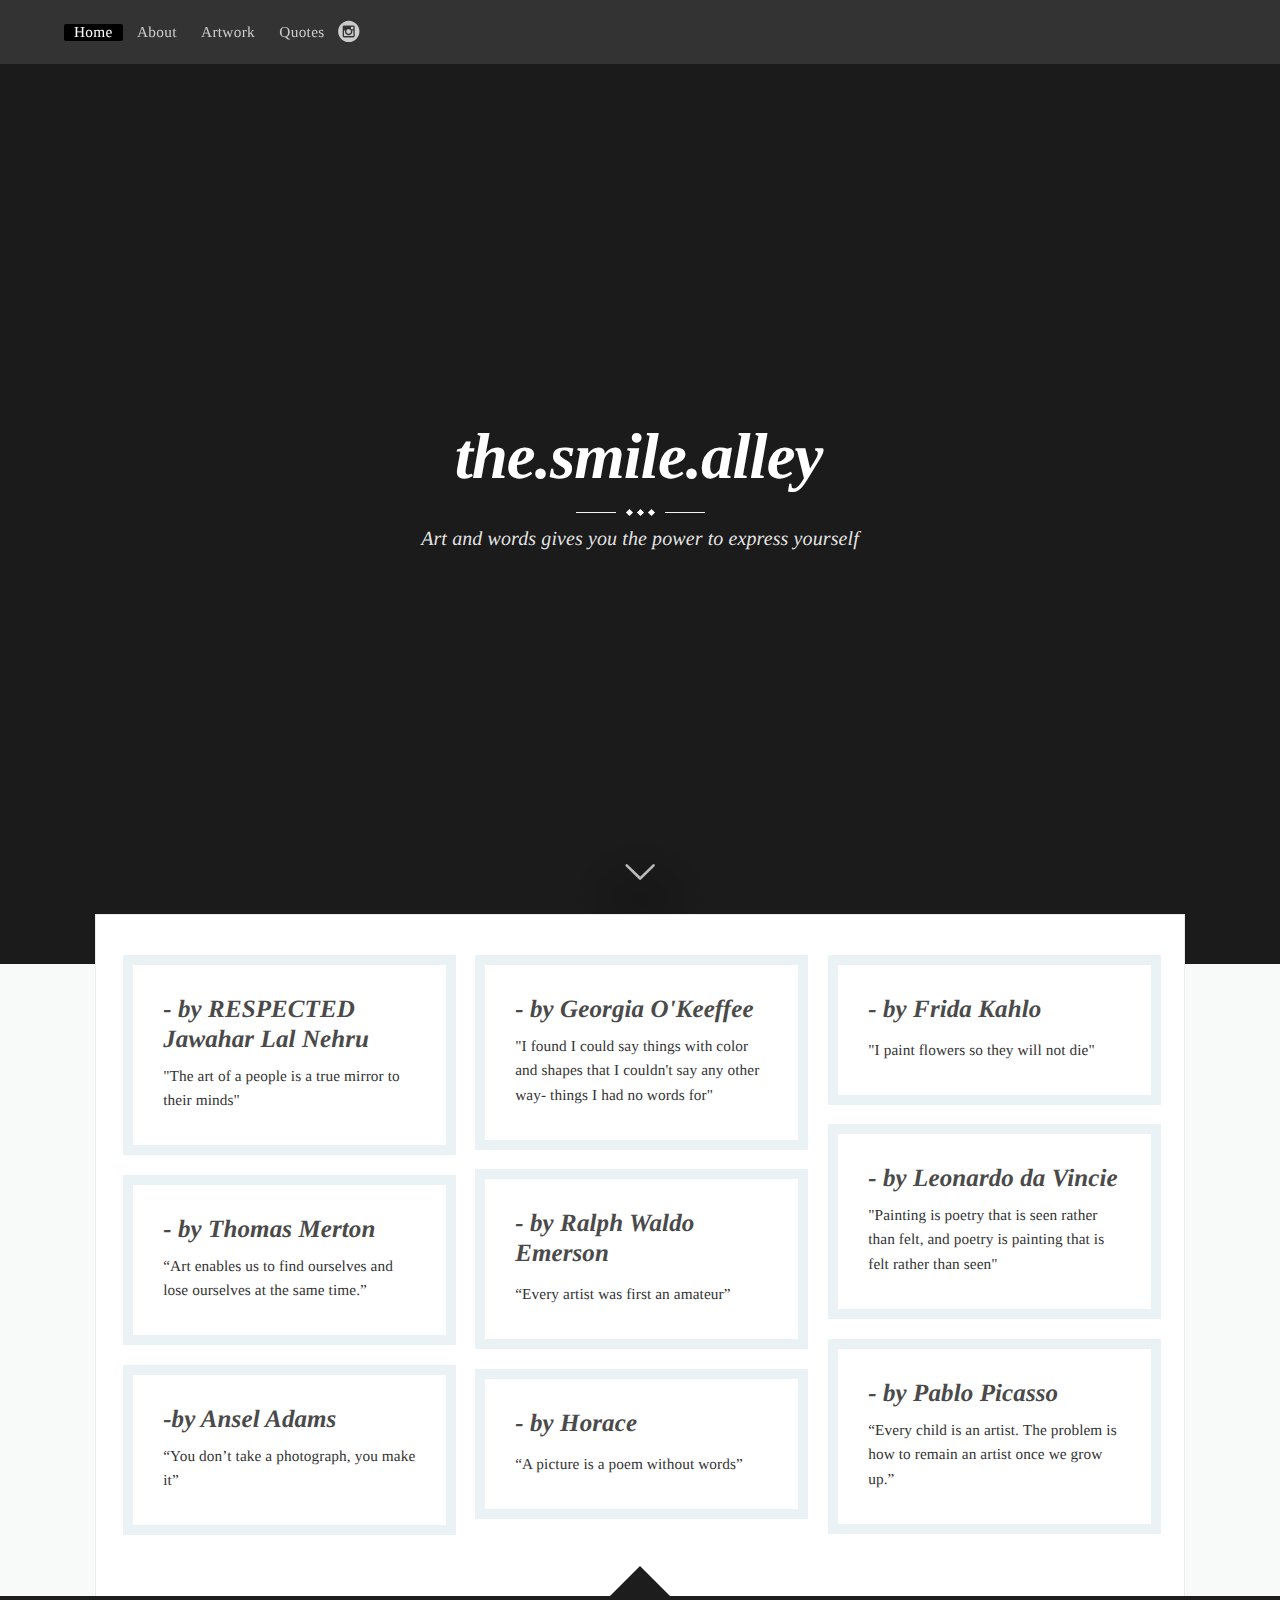
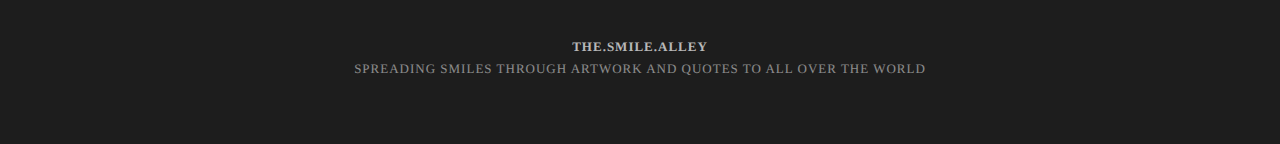
==== commit 0e6c7595: "Update index.html" ====
--- a/stylesheet/index.html
+++ b/stylesheet/index.html
@@ -45,7 +45,7 @@
 				<article class="post">
 				<div class="wrapgriditem">
 					<header class="post-header">
-					<h2 class="post-title"><a href="article.html">- by Jawahar Lal Nehru</a></h2>
+					<h2 class="post-title"><a href="article.html">- by RESPECTED Jawahar Lal Nehru</a></h2>
 					</header>
 					<section class="post-excerpt">
 					<p>"The art of a people is a true mirror to their minds"</p>
@@ -197,4 +197,4 @@
 <script  src="../stylesheet/js/index.js"></script>
 
 </body>
-</html>+</html>
